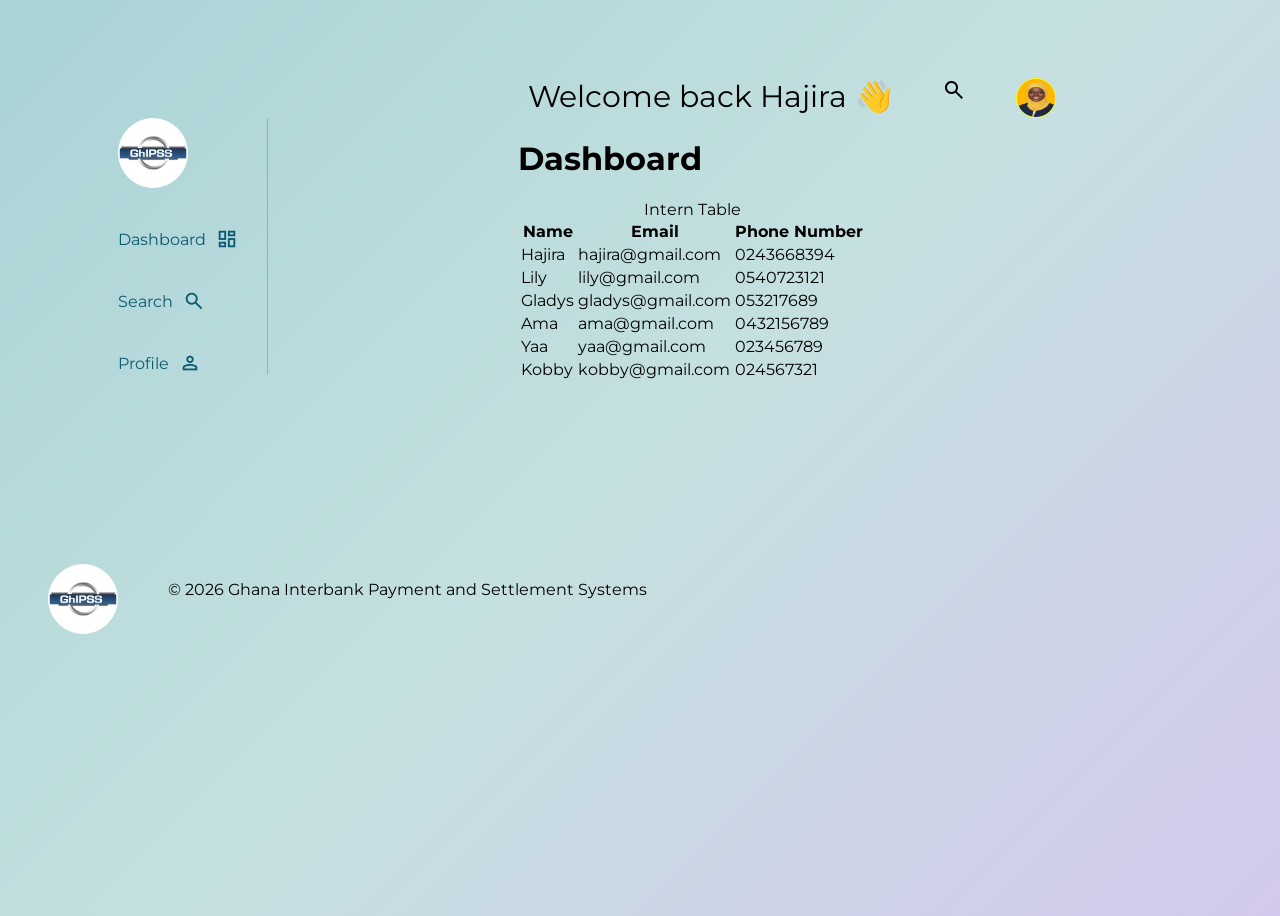
==== index.html @ 7d88aa76 "feat[login page] and dashboard" ====
<!DOCTYPE html>
<html lang="en">
<head>
    <meta charset="UTF-8">
    <meta name="viewport" content="width=device-width, initial-scale=1.0">
    <link rel="stylesheet" href="css/style.css">
    <link rel="icon" type="image/png" href="assets/images/favicon/favicon-96x96.png" sizes="96x96" />
   <link rel="icon" type="image/svg+xml" href="assets/images/favicon/favicon.svg" />
   <link rel="shortcut icon" href="assets/images/favicon/favicon.ico" />
   <link rel="apple-touch-icon" sizes="180x180" href="assets/images/favicon/apple-touch-icon.png" />
   <link rel="manifest" href="assets/images/favicon/site.webmanifest" />
   <link rel="stylesheet" href="https://fonts.googleapis.com/css2?family=Material+Symbols+Outlined" />
   <link rel="preconnect" href="https://fonts.googleapis.com">
<link rel="preconnect" href="https://fonts.gstatic.com" crossorigin>
<link href="https://fonts.googleapis.com/css2?family=Montserrat:ital,wght@0,100..900;1,100..900&display=swap" rel="stylesheet">
    <title>Dashboard</title>
</head>
<body>
    <div class="main">
    <nav>
    <img class="logo"  src="assets/images/logo1.png" alt="Ghipss logo" >
    <a href="#dashboard">Dashboard<span class="material-symbols-outlined">
        dashboard</span></a>
        <a href="#search">Search <span class="material-symbols-outlined">
            search</span>
        </a>
        <a href="#profile">Profile<span class="material-symbols-outlined">
        person</span></a>
 </nav>
       <div class="main-content">
        <div id="top" class="top">
         <p>Welcome back Hajira 👋</p>
         <span class="material-symbols-outlined">search</span>
        <img src="assets/images/profile.png" id="profile" alt="Profile picture"> 
        </div>  
   
 
 <main>
 <div class="heading">
    <h1 id="dashboard">Dashboard</h1>
 </div>
 
  <section>
 <div class="Intern-table">
    <table>
        <caption>Intern Table</caption>
        <thead>
            <tr >
                <th>Name</th>
                <th>Email</th>
                <th>Phone Number</th>
            </tr>
        </thead>
        <tbody>
            <tr>
                <td>Hajira</td>
                <td>hajira@gmail.com</td>
                <td>0243668394</td>
            </tr>
            <tr>
                <td>Lily</td>
                <td>lily@gmail.com</td>
                <td>0540723121</td>
            </tr>
            <tr>
                <td>Gladys</td>
                <td>gladys@gmail.com</td>
                <td>053217689</td>
            </tr>
            <tr>
            <td>Ama</td>
            <td>ama@gmail.com</td>
            <td>0432156789</td>
            </tr>

            <tr>
                <td>Yaa</td>
                <td>yaa@gmail.com</td>
                <td>023456789</td>
            </tr>
            <tr>
                <td>Kobby</td>
                <td>kobby@gmail.com</td>
                <td>024567321</td>
            </tr>

        </tbody>
    </table>


 </div>
 </section>
 </main>
 </div>
 </div>
 <footer>
    <img class="logo"  src="assets/images/logo1.png" alt="Ghipss logo">
    <p>&copy; 2026 Ghana Interbank Payment  and Settlement Systems</p>
 </footer>
    
    
</body>
</html>
---- css/style.css ----
*{
 font-family: "Montserrat", sans-serif;
  font-optical-sizing: auto;
  font-style: normal;
  box-sizing: border-box;
}

.material-symbols-outlined {
  font-variation-settings:
  'FILL' 0,
  'wght' 400,
  'GRAD' 0,
  'opsz' 24
}
body {
    padding:40px; 
  min-height: 100vh;
  background: linear-gradient(135deg, #a9d3d6 0%, #c5e0e0 50%, #d3c9ec 100% ) no-repeat;
}
.main{
    margin-top: 0px;
    display: flex;
    padding: 200px;
    justify-content: flex-start;
    gap: 200px;
    padding:20px;
    padding-left: 20px;
}
nav{
    display: flex;
    flex: 0 0 150px;
    flex-direction: column;
    justify-content: flex-start;
    gap:40px;
    border-right: 1px solid #1ee5ec;
    padding-right: 0;
    margin:50px;
    
}
nav a{
    display: flex;
    text-decoration: none;
    align-items: center;
    gap: 10px;
    color: rgb(10, 90, 114);
    text-decoration: solid;

}

nav a .material-symbols-outlined {
  font-size: 22px;     
}

.logo{
    width: 70px;
    border: 1px solid white;
    border-radius:50px;
    background-color: white;
}
#profile{
    width: 40px;
    height: 40px;
    border-radius: 50%;
    border: 0.5px solid yellow;
}
.top{
    display: flex;
    justify-content: flex-start;
    gap: 50px;
    margin: 10px;
}
.top p {
    margin: 0;
    font-size: 30px;
}
footer{
    display: flex;
    justify-content: flex-start;
    gap:50px;
    margin-top: 120px;
}
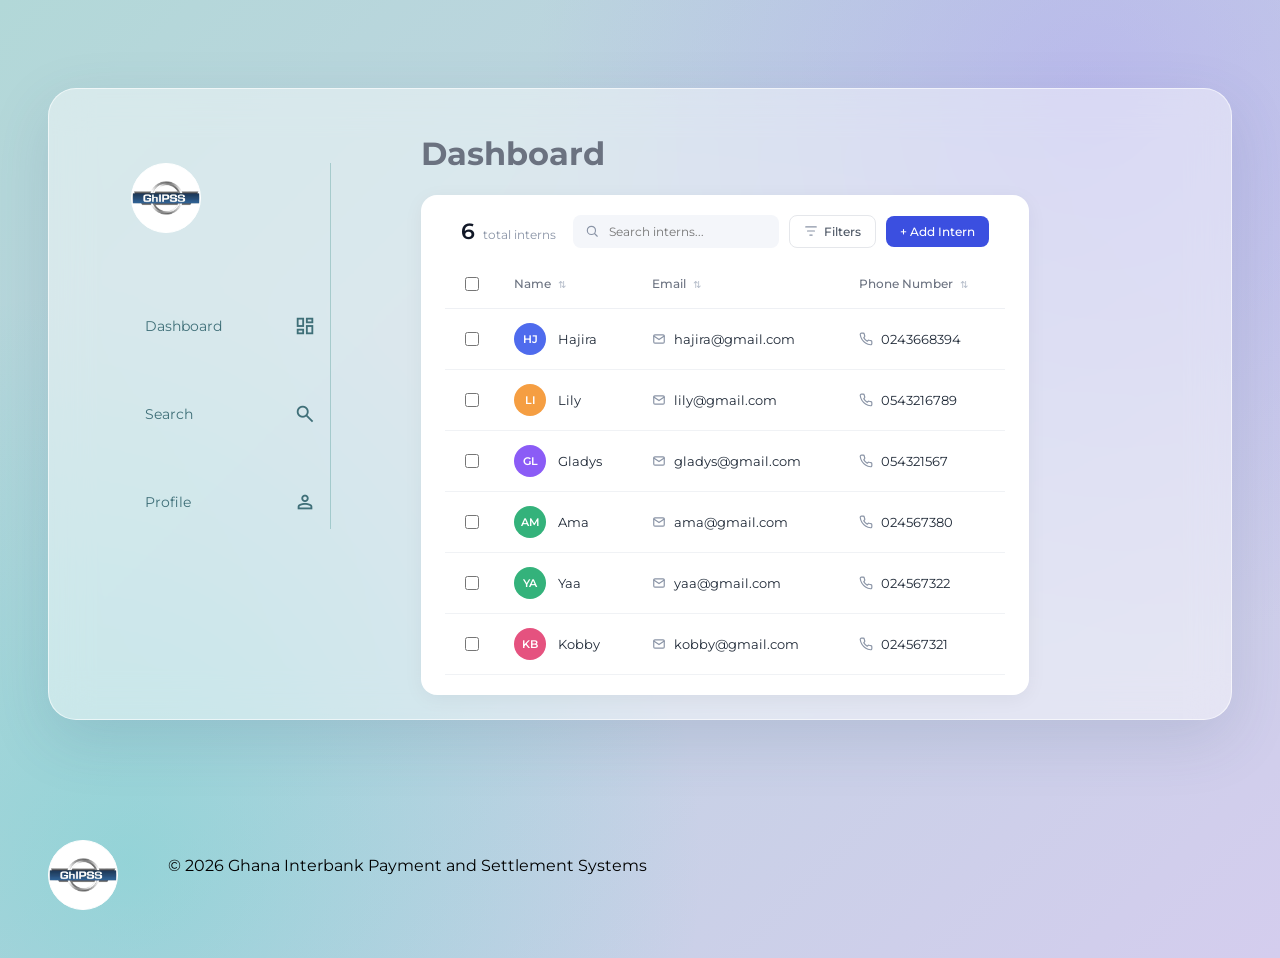
==== commit fb06a114: "add feat[responsiveness and js files]" ====
--- a/index.html
+++ b/index.html
@@ -27,12 +27,7 @@
         <a href="#profile">Profile<span class="material-symbols-outlined">
         person</span></a>
  </nav>
-       <div class="main-content">
-        <div id="top" class="top">
-         <p>Welcome back Hajira 👋</p>
-         <span class="material-symbols-outlined">search</span>
-        <img src="assets/images/profile.png" id="profile" alt="Profile picture"> 
-        </div>  
+       
    
  
  <main>
@@ -41,49 +36,203 @@
  </div>
  
   <section>
- <div class="Intern-table">
-    <table>
-        <caption>Intern Table</caption>
+
+    
+ <div class="table-card">
+  <div class="table-toolbar">
+    <div class="table-count">
+      <span class="count-number">6</span>
+      <span class="count-label">total interns</span>
+    </div>
+
+    <div class="toolbar-actions">
+        <div class="search-box">
+  <svg class="icon" viewBox="0 0 24 24" fill="none" stroke="currentColor" stroke-width="2" stroke-linecap="round" stroke-linejoin="round">
+    <circle cx="11" cy="11" r="7"/><path d="M21 21l-4.3-4.3"/>
+  </svg>
+  <input type="search" id="table-search" placeholder="Search interns...">
+</div>
+      <button class="btn btn--ghost">
+        <svg class="icon" viewBox="0 0 24 24" fill="none" stroke="currentColor" stroke-width="2" stroke-linecap="round" stroke-linejoin="round">
+          <path d="M3 5h18M6 12h12M10 19h4"/>
+        </svg>
+        Filters
+      </button>
+      <button class="btn btn--primary">+ Add Intern</button>
+    </div>
+  </div>
+
+    <table class="custom-table">
         <thead>
             <tr >
-                <th>Name</th>
-                <th>Email</th>
-                <th>Phone Number</th>
+            <th><input type="checkbox" class="row-check"></th>
+              <th>Name <span class="sort">⇅</span></th>
+               <th>Email <span class="sort">⇅</span></th>
+                 <th>Phone Number <span class="sort">⇅</span></th>
             </tr>
         </thead>
         <tbody>
             <tr>
-                <td>Hajira</td>
-                <td>hajira@gmail.com</td>
-                <td>0243668394</td>
-            </tr>
-            <tr>
-                <td>Lily</td>
-                <td>lily@gmail.com</td>
-                <td>0540723121</td>
-            </tr>
-            <tr>
-                <td>Gladys</td>
-                <td>gladys@gmail.com</td>
-                <td>053217689</td>
-            </tr>
-            <tr>
-            <td>Ama</td>
-            <td>ama@gmail.com</td>
-            <td>0432156789</td>
-            </tr>
-
-            <tr>
-                <td>Yaa</td>
-                <td>yaa@gmail.com</td>
-                <td>023456789</td>
-            </tr>
-            <tr>
-                <td>Kobby</td>
-                <td>kobby@gmail.com</td>
-                <td>024567321</td>
-            </tr>
-
+                <td><input type="checkbox" class="row-check"></td>
+                <td>
+         <div class="name-cell">
+        <span class="avatar avatar--blue">HJ</span>
+              <span>Hajira</span>
+               </div>
+             </td>
+              
+               <td>
+  <div class="icon-cell">
+    <svg class="icon" viewBox="0 0 24 24" fill="none" stroke="currentColor" stroke-width="2" stroke-linecap="round" stroke-linejoin="round">
+      <rect x="3" y="5" width="18" height="14" rx="2"/>
+      <path d="M3 7l9 6 9-6"/>
+    </svg>
+    <span>hajira@gmail.com</span>
+  </div>
+</td>
+                <td>
+  <div class="icon-cell">
+    <svg class="icon" viewBox="0 0 24 24" fill="none" stroke="currentColor" stroke-width="2" stroke-linecap="round" stroke-linejoin="round">
+      <path d="M22 16.9v3a2 2 0 0 1-2.2 2 19.8 19.8 0 0 1-8.6-3.1 19.5 19.5 0 0 1-6-6A19.8 19.8 0 0 1 2.1 4.2 2 2 0 0 1 4.1 2h3a2 2 0 0 1 2 1.7c.1 1 .4 1.9.7 2.8a2 2 0 0 1-.5 2.1L8.1 9.9a16 16 0 0 0 6 6l1.3-1.3a2 2 0 0 1 2.1-.4c.9.3 1.8.6 2.8.7a2 2 0 0 1 1.7 2z"/>
+    </svg>
+    <span>0243668394</span>
+  </div>
+</td>
+            </tr>
+            <tr>
+                <td><input type="checkbox" class="row-check"></td>
+                <td>
+                 <div class="name-cell">
+        <span class="avatar avatar--orange">LI</span>
+              <span>Lily</span>
+               </div>
+               </td>
+               <td>
+  <div class="icon-cell">
+    <svg class="icon" viewBox="0 0 24 24" fill="none" stroke="currentColor" stroke-width="2" stroke-linecap="round" stroke-linejoin="round">
+      <rect x="3" y="5" width="18" height="14" rx="2"/>
+      <path d="M3 7l9 6 9-6"/>
+    </svg>
+    <span>lily@gmail.com</span>
+  </div>
+</td>
+                <td>
+  <div class="icon-cell">
+    <svg class="icon" viewBox="0 0 24 24" fill="none" stroke="currentColor" stroke-width="2" stroke-linecap="round" stroke-linejoin="round">
+      <path d="M22 16.9v3a2 2 0 0 1-2.2 2 19.8 19.8 0 0 1-8.6-3.1 19.5 19.5 0 0 1-6-6A19.8 19.8 0 0 1 2.1 4.2 2 2 0 0 1 4.1 2h3a2 2 0 0 1 2 1.7c.1 1 .4 1.9.7 2.8a2 2 0 0 1-.5 2.1L8.1 9.9a16 16 0 0 0 6 6l1.3-1.3a2 2 0 0 1 2.1-.4c.9.3 1.8.6 2.8.7a2 2 0 0 1 1.7 2z"/>
+    </svg>
+    <span>0543216789</span>
+  </div>
+</td>
+            </tr>
+            <tr>
+                <td><input type="checkbox" class="row-check"></td>
+                <td>
+                <div class="name-cell">
+             <span class="avatar avatar--purple">GL</span>
+              <span>Gladys</span>
+               </div>
+               </td>
+                   <td>
+  <div class="icon-cell">
+    <svg class="icon" viewBox="0 0 24 24" fill="none" stroke="currentColor" stroke-width="2" stroke-linecap="round" stroke-linejoin="round">
+      <rect x="3" y="5" width="18" height="14" rx="2"/>
+      <path d="M3 7l9 6 9-6"/>
+    </svg>
+    <span>gladys@gmail.com</span>
+  </div>
+</td>
+               <td>
+  <div class="icon-cell">
+    <svg class="icon" viewBox="0 0 24 24" fill="none" stroke="currentColor" stroke-width="2" stroke-linecap="round" stroke-linejoin="round">
+      <path d="M22 16.9v3a2 2 0 0 1-2.2 2 19.8 19.8 0 0 1-8.6-3.1 19.5 19.5 0 0 1-6-6A19.8 19.8 0 0 1 2.1 4.2 2 2 0 0 1 4.1 2h3a2 2 0 0 1 2 1.7c.1 1 .4 1.9.7 2.8a2 2 0 0 1-.5 2.1L8.1 9.9a16 16 0 0 0 6 6l1.3-1.3a2 2 0 0 1 2.1-.4c.9.3 1.8.6 2.8.7a2 2 0 0 1 1.7 2z"/>
+    </svg>
+    <span>054321567</span>
+  </div>
+</td>
+            </tr>
+            <tr>
+            <td><input type="checkbox" class="row-check"></td>
+             <td>
+            <div class="name-cell">
+        <span class="avatar avatar--green">AM</span>
+              <span>Ama</span>
+               </div>
+               </td>
+          <td>
+  <div class="icon-cell">
+    <svg class="icon" viewBox="0 0 24 24" fill="none" stroke="currentColor" stroke-width="2" stroke-linecap="round" stroke-linejoin="round">
+      <rect x="3" y="5" width="18" height="14" rx="2"/>
+      <path d="M3 7l9 6 9-6"/>
+    </svg>
+    <span>ama@gmail.com</span>
+  </div>
+</td>
+           <td>
+  <div class="icon-cell">
+    <svg class="icon" viewBox="0 0 24 24" fill="none" stroke="currentColor" stroke-width="2" stroke-linecap="round" stroke-linejoin="round">
+      <path d="M22 16.9v3a2 2 0 0 1-2.2 2 19.8 19.8 0 0 1-8.6-3.1 19.5 19.5 0 0 1-6-6A19.8 19.8 0 0 1 2.1 4.2 2 2 0 0 1 4.1 2h3a2 2 0 0 1 2 1.7c.1 1 .4 1.9.7 2.8a2 2 0 0 1-.5 2.1L8.1 9.9a16 16 0 0 0 6 6l1.3-1.3a2 2 0 0 1 2.1-.4c.9.3 1.8.6 2.8.7a2 2 0 0 1 1.7 2z"/>
+    </svg>
+    <span>024567380</span>
+  </div>
+</td>
+            </tr>
+
+            <tr>
+                <td><input type="checkbox" class="row-check"></td>
+                <td>
+                 <div class="name-cell">
+        <span class="avatar avatar--green">YA</span>
+              <span>Yaa</span>
+               </div>
+               </td>
+                <td>
+  <div class="icon-cell">
+    <svg class="icon" viewBox="0 0 24 24" fill="none" stroke="currentColor" stroke-width="2" stroke-linecap="round" stroke-linejoin="round">
+      <rect x="3" y="5" width="18" height="14" rx="2"/>
+      <path d="M3 7l9 6 9-6"/>
+    </svg>
+    <span>yaa@gmail.com</span>
+  </div>
+</td>
+               <td>
+  <div class="icon-cell">
+    <svg class="icon" viewBox="0 0 24 24" fill="none" stroke="currentColor" stroke-width="2" stroke-linecap="round" stroke-linejoin="round">
+      <path d="M22 16.9v3a2 2 0 0 1-2.2 2 19.8 19.8 0 0 1-8.6-3.1 19.5 19.5 0 0 1-6-6A19.8 19.8 0 0 1 2.1 4.2 2 2 0 0 1 4.1 2h3a2 2 0 0 1 2 1.7c.1 1 .4 1.9.7 2.8a2 2 0 0 1-.5 2.1L8.1 9.9a16 16 0 0 0 6 6l1.3-1.3a2 2 0 0 1 2.1-.4c.9.3 1.8.6 2.8.7a2 2 0 0 1 1.7 2z"/>
+    </svg>
+    <span>024567322</span>
+  </div>
+</td>
+            </tr>
+            <tr>
+                <td><input type="checkbox" class="row-check"></td>
+                <td>
+               <div class="name-cell">
+        <span class="avatar avatar--pink">KB</span>
+              <span>Kobby</span>
+               </div>
+               </td>
+                <td>
+  <div class="icon-cell">
+    <svg class="icon" viewBox="0 0 24 24" fill="none" stroke="currentColor" stroke-width="2" stroke-linecap="round" stroke-linejoin="round">
+      <rect x="3" y="5" width="18" height="14" rx="2"/>
+      <path d="M3 7l9 6 9-6"/>
+    </svg>
+    <span>kobby@gmail.com</span>
+  </div>
+</td>
+    <td>
+  <div class="icon-cell">
+    <svg class="icon" viewBox="0 0 24 24" fill="none" stroke="currentColor" stroke-width="2" stroke-linecap="round" stroke-linejoin="round">
+      <path d="M22 16.9v3a2 2 0 0 1-2.2 2 19.8 19.8 0 0 1-8.6-3.1 19.5 19.5 0 0 1-6-6A19.8 19.8 0 0 1 2.1 4.2 2 2 0 0 1 4.1 2h3a2 2 0 0 1 2 1.7c.1 1 .4 1.9.7 2.8a2 2 0 0 1-.5 2.1L8.1 9.9a16 16 0 0 0 6 6l1.3-1.3a2 2 0 0 1 2.1-.4c.9.3 1.8.6 2.8.7a2 2 0 0 1 1.7 2z"/>
+    </svg>
+    <span>024567321</span>
+  </div>
+</td>
+            </tr>
+<tr class="empty-row is-hidden">
+  <td colspan="4">No interns found</td>
+</tr>
         </tbody>
     </table>
 
@@ -98,6 +247,7 @@
     <p>&copy; 2026 Ghana Interbank Payment  and Settlement Systems</p>
  </footer>
     
-    
+  <script src="js/table.js
+  "></script>  
 </body>
 </html>
--- a/css/style.css
+++ b/css/style.css
@@ -17,15 +17,42 @@
   min-height: 100vh;
   background: linear-gradient(135deg, #a9d3d6 0%, #c5e0e0 50%, #d3c9ec 100% ) no-repeat;
 }
-.main{
-    margin-top: 0px;
-    display: flex;
-    padding: 200px;
-    justify-content: flex-start;
-    gap: 200px;
-    padding:20px;
-    padding-left: 20px;
-}
+    .main {
+        
+  max-width: 1200px;
+  margin: 40px auto;
+  background: rgba(255, 255, 255, 0.45);
+  backdrop-filter: blur(20px);
+  -webkit-backdrop-filter: blur(20px);
+  border: 1px solid rgba(255, 255, 255, 0.6);
+  border-radius: 28px;
+  box-shadow: 0 20px 60px rgba(60, 90, 120, 0.15);
+  overflow: hidden;
+  display: flex;
+  flex-direction: row;      
+  align-items: flex-start;
+  gap: 40px;
+  padding: 24px 32px;       
+}
+
+.main nav {
+  flex: 0 0 200px; 
+border-right: 1px solid rgba(15, 118, 110, 0.25);        
+}
+
+.main-content {
+  flex: 1;                  
+  min-width: 0;           
+
+}
+body {
+  min-height: 100vh;
+  background:
+    radial-gradient(circle at 85% 10%, rgba(167, 139, 250, 0.35), transparent 40%),
+    radial-gradient(circle at 10% 90%, rgba(45, 212, 191, 0.30), transparent 40%),
+    linear-gradient(135deg, #b2d8d8, #d4cdee);
+}
+   
 nav{
     display: flex;
     flex: 0 0 150px;
@@ -73,9 +100,354 @@
     margin: 0;
     font-size: 30px;
 }
+
 footer{
     display: flex;
     justify-content: flex-start;
     gap:50px;
     margin-top: 120px;
+}
+
+.table-card {
+     width: 100%;
+  background: #fff;
+  border-radius: 16px;
+  padding: 20px 24px;
+  box-shadow: 0 4px 20px rgba(0, 0, 0, 0.05);
+}
+table {
+   border-collapse: collapse;
+  border-spacing: 0; 
+  width: 100%;
+  background: transparent;
+  box-shadow: none;
+}
+
+
+thead th {
+  background: transparent;   
+  color:#6b7280   ;         
+  font-size: 12px;
+  font-weight: 500;
+  text-align: left;
+  padding: 14px 16px;
+  border-bottom: 1px solid #eef0f4;
+}
+
+tbody tr:nth-child(even),
+tbody tr:nth-child(odd) {
+  background: transparent;
+}
+
+tbody td {
+  font-size: 13px;
+  color: #1f2937;
+  padding: 16px;
+}
+tbody tr {
+  border-bottom: 1px solid #f0f2f5;
+  transition: background 0.2s ease;
+}
+
+tbody tr:last-child {
+  border-bottom: none; 
+tbody tr:hover {
+  background: #f7f9fc;
+}
+}
+tbody td {
+  padding: 14px 16px;   
+  font-size: 13px;
+  color: #1f2937;
+  vertical-align: middle;
+}
+tbody td:first-child {
+  font-weight: 500;
+  color: #111827;
+}
+.name-cell {
+  display: flex;
+  align-items: center;
+  gap: 12px;
+}
+
+.avatar {
+  width: 32px;
+  height: 32px;
+  border-radius: 50%;
+  display: inline-flex;
+  align-items: center;
+  justify-content: center;
+  font-size: 11px;
+  font-weight: 600;
+  color: #fff;
+  flex-shrink: 0;   
+  
+}
+
+.avatar--blue   { background: #4f6bed; }
+.avatar--pink   { background: #e5527f; }
+.avatar--green  { background: #34b27b; }
+.avatar--orange { background: #f59e42; }
+.avatar--purple { background: #8b5cf6; }
+
+
+.icon-cell {
+  display: flex;
+  align-items: center;
+  gap: 8px;
+}
+
+.icon {
+  width: 14px;
+  height: 14px;
+  color: #8a94a6;     /* muted gray, matches the header */
+  flex-shrink: 0;
+}
+.table-toolbar {
+  display: flex;
+  justify-content: space-between;
+  align-items: center;
+  margin-bottom: 12px;
+  background: transparent;
+  box-shadow: none;
+  padding: 0 16px;
+}
+
+.table-count {
+  display: flex;
+  align-items: baseline;
+  gap: 8px;
+}
+
+.count-number {
+  font-size: 22px;
+  font-weight: 600;
+  color: #111827;
+}
+
+.count-label {
+  font-size: 12px;
+  color: #8a94a6;
+}
+
+.toolbar-actions {
+  display: flex;
+  align-items: center;
+  gap: 10px;
+}
+
+.btn {
+  display: inline-flex;
+  align-items: center;
+  gap: 6px;
+  padding: 8px 14px;
+  font-size: 12px;
+  font-weight: 500;
+  font-family: inherit;
+  border-radius: 8px;
+  cursor: pointer;
+  transition: background 0.2s ease, box-shadow 0.2s ease;
+}
+
+.btn--ghost {
+  background: #fff;
+  color: #4b5563;
+  border: 1px solid #e5e7eb;
+}
+
+.btn--ghost:hover {
+  background: #f7f9fc;
+}
+
+.btn--primary {
+  background: #3b4fe0;
+  color: #fff;
+  border: none;
+}
+
+.btn--primary:hover {
+  box-shadow: 0 4px 12px rgba(59, 79, 224, 0.35);
+}
+
+.sort {
+  font-size: 10px;
+  color: #b4bcc9;
+  margin-left: 4px;
+  cursor: pointer;
+}
+
+.row-check {
+  width: 14px;
+  height: 14px;
+  accent-color: #3b4fe0;
+  cursor: pointer;
+}
+
+thead th:first-child,
+tbody td:first-child {
+  width: 40px;
+}
+
+.table-card {
+  overflow-x: auto;
+}
+
+@media (max-width: 700px) {
+  .table-toolbar {
+    flex-direction: column;
+    align-items: flex-start;
+    gap: 12px;
+  }
+
+  table {
+    min-width: 520px;
+  }
+}
+
+.count-number.is-selected {
+  color: #3b4fe0;
+}
+
+.main nav a {
+  display: flex;
+  align-items: center;
+  justify-content: space-between;
+  gap: 12px;
+  padding: 10px 14px;
+  margin-bottom: 6px;
+  font-size: 14px;
+  color: #3f6f78;
+  text-decoration: none;
+  border-radius: 12px;
+  transition: background 0.2s ease, color 0.2s ease;
+}
+
+.main nav a:hover {
+  background: rgba(255, 255, 255, 0.5);
+}
+
+.main nav a.active {
+  background: rgba(255, 255, 255, 0.8);
+  color: #0f766e;
+  font-weight: 500;
+  box-shadow: 0 2px 8px rgba(15, 118, 110, 0.12);
+}
+
+.main nav img {
+  margin-bottom: 32px;
+}
+
+.top {
+  display: flex;
+  justify-content: space-between;
+  align-items: center;
+  margin-bottom: 8px;
+}
+.top-actions {
+  display: flex;
+  align-items: center;
+  gap: 16px;
+}
+
+.welcome {
+  font-size: 14px;
+  color: #6b7280;
+}
+.user-avatar {
+  width: 40px;
+  height: 40px;
+  border-radius: 50%;
+  object-fit: cover;  
+  flex-shrink: 0;
+}
+.search-box {
+  display: flex;
+  align-items: center;
+  gap: 8px;
+  padding: 8px 12px;
+  background: #f4f6fa;
+  border-radius: 8px;
+}
+
+.search-box:focus-within {
+  box-shadow: 0 0 0 2px rgba(59, 79, 224, 0.25);
+}
+
+.search-box input {
+  border: none;
+  background: transparent;
+  outline: none;
+  font: inherit;
+  font-size: 12px;
+  width: 160px;
+  color: #1f2937;
+}
+
+tbody tr.is-hidden { display: none; }
+
+.empty-row td {
+  text-align: center;
+  color: #8a94a6;
+  padding: 32px 16px;
+}
+.table-card {
+  width: 100%;          /* fills the panel instead of stopping short */
+  overflow-x: auto;
+}
+
+table { min-width: 560px; }
+#dashboard{
+    color: #6b7280;
+
+}
+
+@media (max-width: 900px) {
+  .main {
+    flex-direction: column;
+    gap: 20px;
+    margin: 16px;
+    padding: 20px;
+    border-radius: 20px;
+  }
+
+  .main nav {
+    flex: none;
+    width: 100%;
+    display: flex;
+    flex-direction: row;
+    align-items: center;
+    gap: 8px;
+    padding: 0 0 16px;
+    border-right: none;
+    border-bottom: 1px solid rgba(15, 118, 110, 0.25);
+    overflow-x: auto;
+  }
+
+  .main nav img {
+    width: 40px;
+    height: 40px;
+    margin: 0 12px 0 0;
+  }
+
+  .main nav a {
+    margin-bottom: 0;
+    white-space: nowrap;
+  }
+}
+
+@media (max-width: 600px) {
+  .table-toolbar {
+    flex-direction: column;
+    align-items: stretch;
+    gap: 12px;
+    padding: 0;
+  }
+
+  .toolbar-actions { flex-wrap: wrap; }
+
+  .search-box { flex: 1 1 100%; }
+  .search-box input { width: 100%; }
+
+  .top { flex-wrap: wrap; gap: 8px; }
 }
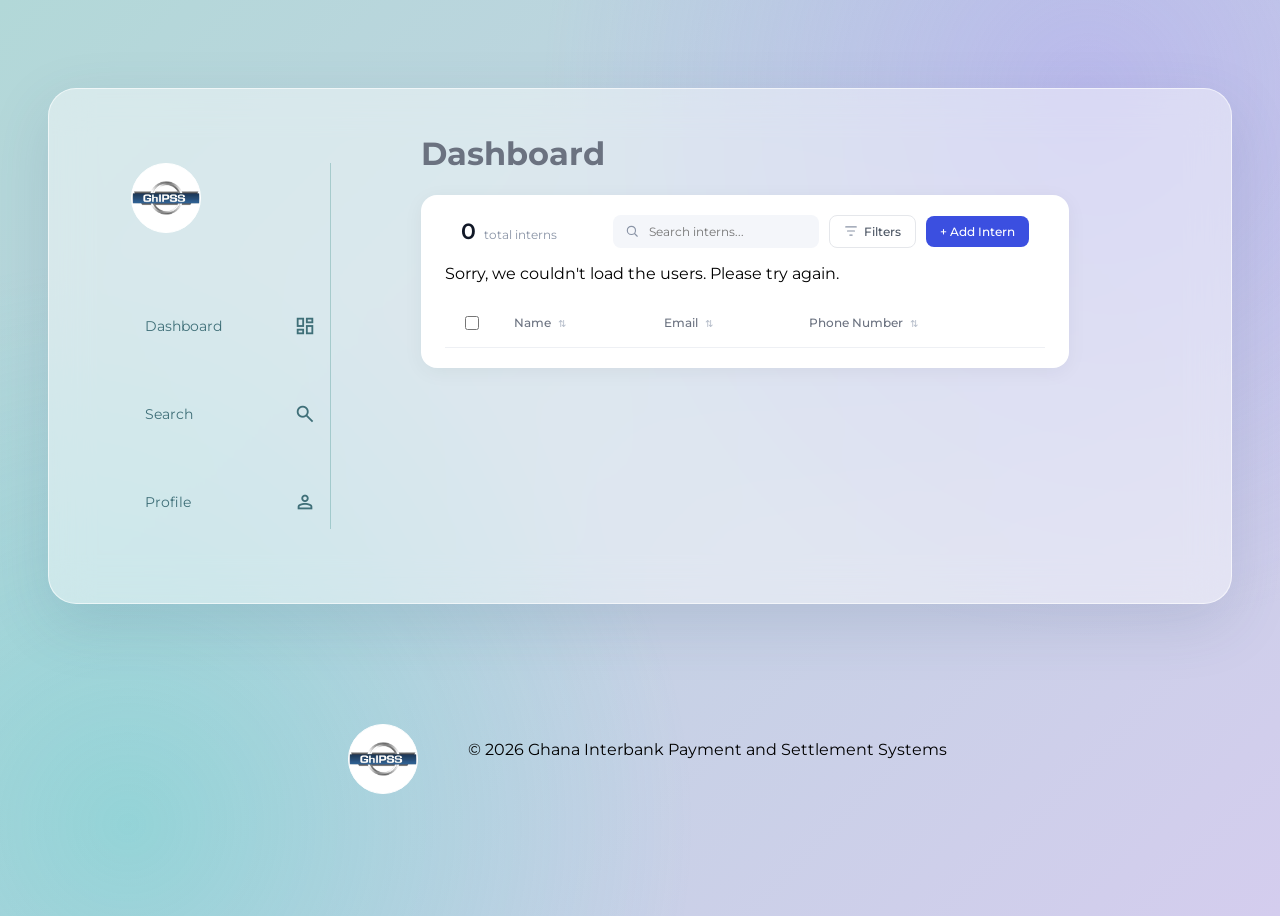
==== commit b2c5326a: "added responsiveness and validation" ====
--- a/index.html
+++ b/index.html
@@ -61,7 +61,8 @@
       <button class="btn btn--primary">+ Add Intern</button>
     </div>
   </div>
-
+     <p id="status"></p>
+     <div class="table-wrap">
     <table class="custom-table">
         <thead>
             <tr >
@@ -71,170 +72,9 @@
                  <th>Phone Number <span class="sort">⇅</span></th>
             </tr>
         </thead>
-        <tbody>
-            <tr>
-                <td><input type="checkbox" class="row-check"></td>
-                <td>
-         <div class="name-cell">
-        <span class="avatar avatar--blue">HJ</span>
-              <span>Hajira</span>
-               </div>
-             </td>
-              
-               <td>
-  <div class="icon-cell">
-    <svg class="icon" viewBox="0 0 24 24" fill="none" stroke="currentColor" stroke-width="2" stroke-linecap="round" stroke-linejoin="round">
-      <rect x="3" y="5" width="18" height="14" rx="2"/>
-      <path d="M3 7l9 6 9-6"/>
-    </svg>
-    <span>hajira@gmail.com</span>
-  </div>
-</td>
-                <td>
-  <div class="icon-cell">
-    <svg class="icon" viewBox="0 0 24 24" fill="none" stroke="currentColor" stroke-width="2" stroke-linecap="round" stroke-linejoin="round">
-      <path d="M22 16.9v3a2 2 0 0 1-2.2 2 19.8 19.8 0 0 1-8.6-3.1 19.5 19.5 0 0 1-6-6A19.8 19.8 0 0 1 2.1 4.2 2 2 0 0 1 4.1 2h3a2 2 0 0 1 2 1.7c.1 1 .4 1.9.7 2.8a2 2 0 0 1-.5 2.1L8.1 9.9a16 16 0 0 0 6 6l1.3-1.3a2 2 0 0 1 2.1-.4c.9.3 1.8.6 2.8.7a2 2 0 0 1 1.7 2z"/>
-    </svg>
-    <span>0243668394</span>
-  </div>
-</td>
-            </tr>
-            <tr>
-                <td><input type="checkbox" class="row-check"></td>
-                <td>
-                 <div class="name-cell">
-        <span class="avatar avatar--orange">LI</span>
-              <span>Lily</span>
-               </div>
-               </td>
-               <td>
-  <div class="icon-cell">
-    <svg class="icon" viewBox="0 0 24 24" fill="none" stroke="currentColor" stroke-width="2" stroke-linecap="round" stroke-linejoin="round">
-      <rect x="3" y="5" width="18" height="14" rx="2"/>
-      <path d="M3 7l9 6 9-6"/>
-    </svg>
-    <span>lily@gmail.com</span>
-  </div>
-</td>
-                <td>
-  <div class="icon-cell">
-    <svg class="icon" viewBox="0 0 24 24" fill="none" stroke="currentColor" stroke-width="2" stroke-linecap="round" stroke-linejoin="round">
-      <path d="M22 16.9v3a2 2 0 0 1-2.2 2 19.8 19.8 0 0 1-8.6-3.1 19.5 19.5 0 0 1-6-6A19.8 19.8 0 0 1 2.1 4.2 2 2 0 0 1 4.1 2h3a2 2 0 0 1 2 1.7c.1 1 .4 1.9.7 2.8a2 2 0 0 1-.5 2.1L8.1 9.9a16 16 0 0 0 6 6l1.3-1.3a2 2 0 0 1 2.1-.4c.9.3 1.8.6 2.8.7a2 2 0 0 1 1.7 2z"/>
-    </svg>
-    <span>0543216789</span>
-  </div>
-</td>
-            </tr>
-            <tr>
-                <td><input type="checkbox" class="row-check"></td>
-                <td>
-                <div class="name-cell">
-             <span class="avatar avatar--purple">GL</span>
-              <span>Gladys</span>
-               </div>
-               </td>
-                   <td>
-  <div class="icon-cell">
-    <svg class="icon" viewBox="0 0 24 24" fill="none" stroke="currentColor" stroke-width="2" stroke-linecap="round" stroke-linejoin="round">
-      <rect x="3" y="5" width="18" height="14" rx="2"/>
-      <path d="M3 7l9 6 9-6"/>
-    </svg>
-    <span>gladys@gmail.com</span>
-  </div>
-</td>
-               <td>
-  <div class="icon-cell">
-    <svg class="icon" viewBox="0 0 24 24" fill="none" stroke="currentColor" stroke-width="2" stroke-linecap="round" stroke-linejoin="round">
-      <path d="M22 16.9v3a2 2 0 0 1-2.2 2 19.8 19.8 0 0 1-8.6-3.1 19.5 19.5 0 0 1-6-6A19.8 19.8 0 0 1 2.1 4.2 2 2 0 0 1 4.1 2h3a2 2 0 0 1 2 1.7c.1 1 .4 1.9.7 2.8a2 2 0 0 1-.5 2.1L8.1 9.9a16 16 0 0 0 6 6l1.3-1.3a2 2 0 0 1 2.1-.4c.9.3 1.8.6 2.8.7a2 2 0 0 1 1.7 2z"/>
-    </svg>
-    <span>054321567</span>
-  </div>
-</td>
-            </tr>
-            <tr>
-            <td><input type="checkbox" class="row-check"></td>
-             <td>
-            <div class="name-cell">
-        <span class="avatar avatar--green">AM</span>
-              <span>Ama</span>
-               </div>
-               </td>
-          <td>
-  <div class="icon-cell">
-    <svg class="icon" viewBox="0 0 24 24" fill="none" stroke="currentColor" stroke-width="2" stroke-linecap="round" stroke-linejoin="round">
-      <rect x="3" y="5" width="18" height="14" rx="2"/>
-      <path d="M3 7l9 6 9-6"/>
-    </svg>
-    <span>ama@gmail.com</span>
-  </div>
-</td>
-           <td>
-  <div class="icon-cell">
-    <svg class="icon" viewBox="0 0 24 24" fill="none" stroke="currentColor" stroke-width="2" stroke-linecap="round" stroke-linejoin="round">
-      <path d="M22 16.9v3a2 2 0 0 1-2.2 2 19.8 19.8 0 0 1-8.6-3.1 19.5 19.5 0 0 1-6-6A19.8 19.8 0 0 1 2.1 4.2 2 2 0 0 1 4.1 2h3a2 2 0 0 1 2 1.7c.1 1 .4 1.9.7 2.8a2 2 0 0 1-.5 2.1L8.1 9.9a16 16 0 0 0 6 6l1.3-1.3a2 2 0 0 1 2.1-.4c.9.3 1.8.6 2.8.7a2 2 0 0 1 1.7 2z"/>
-    </svg>
-    <span>024567380</span>
-  </div>
-</td>
-            </tr>
-
-            <tr>
-                <td><input type="checkbox" class="row-check"></td>
-                <td>
-                 <div class="name-cell">
-        <span class="avatar avatar--green">YA</span>
-              <span>Yaa</span>
-               </div>
-               </td>
-                <td>
-  <div class="icon-cell">
-    <svg class="icon" viewBox="0 0 24 24" fill="none" stroke="currentColor" stroke-width="2" stroke-linecap="round" stroke-linejoin="round">
-      <rect x="3" y="5" width="18" height="14" rx="2"/>
-      <path d="M3 7l9 6 9-6"/>
-    </svg>
-    <span>yaa@gmail.com</span>
-  </div>
-</td>
-               <td>
-  <div class="icon-cell">
-    <svg class="icon" viewBox="0 0 24 24" fill="none" stroke="currentColor" stroke-width="2" stroke-linecap="round" stroke-linejoin="round">
-      <path d="M22 16.9v3a2 2 0 0 1-2.2 2 19.8 19.8 0 0 1-8.6-3.1 19.5 19.5 0 0 1-6-6A19.8 19.8 0 0 1 2.1 4.2 2 2 0 0 1 4.1 2h3a2 2 0 0 1 2 1.7c.1 1 .4 1.9.7 2.8a2 2 0 0 1-.5 2.1L8.1 9.9a16 16 0 0 0 6 6l1.3-1.3a2 2 0 0 1 2.1-.4c.9.3 1.8.6 2.8.7a2 2 0 0 1 1.7 2z"/>
-    </svg>
-    <span>024567322</span>
-  </div>
-</td>
-            </tr>
-            <tr>
-                <td><input type="checkbox" class="row-check"></td>
-                <td>
-               <div class="name-cell">
-        <span class="avatar avatar--pink">KB</span>
-              <span>Kobby</span>
-               </div>
-               </td>
-                <td>
-  <div class="icon-cell">
-    <svg class="icon" viewBox="0 0 24 24" fill="none" stroke="currentColor" stroke-width="2" stroke-linecap="round" stroke-linejoin="round">
-      <rect x="3" y="5" width="18" height="14" rx="2"/>
-      <path d="M3 7l9 6 9-6"/>
-    </svg>
-    <span>kobby@gmail.com</span>
-  </div>
-</td>
-    <td>
-  <div class="icon-cell">
-    <svg class="icon" viewBox="0 0 24 24" fill="none" stroke="currentColor" stroke-width="2" stroke-linecap="round" stroke-linejoin="round">
-      <path d="M22 16.9v3a2 2 0 0 1-2.2 2 19.8 19.8 0 0 1-8.6-3.1 19.5 19.5 0 0 1-6-6A19.8 19.8 0 0 1 2.1 4.2 2 2 0 0 1 4.1 2h3a2 2 0 0 1 2 1.7c.1 1 .4 1.9.7 2.8a2 2 0 0 1-.5 2.1L8.1 9.9a16 16 0 0 0 6 6l1.3-1.3a2 2 0 0 1 2.1-.4c.9.3 1.8.6 2.8.7a2 2 0 0 1 1.7 2z"/>
-    </svg>
-    <span>024567321</span>
-  </div>
-</td>
-            </tr>
-<tr class="empty-row is-hidden">
-  <td colspan="4">No interns found</td>
-</tr>
-        </tbody>
+       <tbody id="usersBody"></tbody>
     </table>
+    </div>
 
 
  </div>
--- a/css/style.css
+++ b/css/style.css
@@ -102,6 +102,8 @@
 }
 
 footer{
+    position: relative;
+    left: 300px;
     display: flex;
     justify-content: flex-start;
     gap:50px;
@@ -290,8 +292,42 @@
 }
 
 .table-card {
+ width: 100%;
   overflow-x: auto;
-}
+  -webkit-overflow-scrolling: touch;
+}
+
+.table-wrap {
+  overflow-x: auto;
+}
+
+.custom-table {
+  min-width: 600px;  
+}
+
+.custom-table th,
+.custom-table td {
+  white-space: nowrap;
+}
+
+.main,
+.main main,
+.main section,
+.table-card {
+  min-width: 0;
+  max-width: 100%;
+}
+
+
+.custom-table {
+  min-width: 600px;
+}
+
+.custom-table th,
+.custom-table td {
+  white-space: nowrap;
+}
+
 
 @media (max-width: 700px) {
   .table-toolbar {
@@ -302,6 +338,7 @@
 
   table {
     min-width: 520px;
+    overflow-x: auto;
   }
 }
 
@@ -391,10 +428,7 @@
   color: #8a94a6;
   padding: 32px 16px;
 }
-.table-card {
-  width: 100%;          /* fills the panel instead of stopping short */
-  overflow-x: auto;
-}
+
 
 table { min-width: 560px; }
 #dashboard{
@@ -403,6 +437,8 @@
 }
 
 @media (max-width: 900px) {
+
+
   .main {
     flex-direction: column;
     gap: 20px;
@@ -423,7 +459,27 @@
     border-bottom: 1px solid rgba(15, 118, 110, 0.25);
     overflow-x: auto;
   }
-
+   
+  .logo{
+    width: 40px;
+    height: 40px;
+    margin: 0 12px 0 0;
+  }
+
+  .table-card {
+  width: 100%;
+  -webkit-overflow-scrolling: touch;
+}
+
+.table-card table {
+  width: 100%;
+  min-width: 600px; 
+
+
+.table-card td,
+.table-card th {
+  white-space: nowrap;
+}
   .main nav img {
     width: 40px;
     height: 40px;
@@ -434,6 +490,8 @@
     margin-bottom: 0;
     white-space: nowrap;
   }
+  
+}
 }
 
 @media (max-width: 600px) {
@@ -450,4 +508,20 @@
   .search-box input { width: 100%; }
 
   .top { flex-wrap: wrap; gap: 8px; }
+
+    .table-card {
+  width: 100%;
+  overflow-x: auto;
+  -webkit-overflow-scrolling: touch;
+}
+
+.table-card table {
+  width: 100%;
+  min-width: 600px; 
+}
+
+.table-card td,
+.table-card th {
+  white-space: nowrap;
+}
 }
